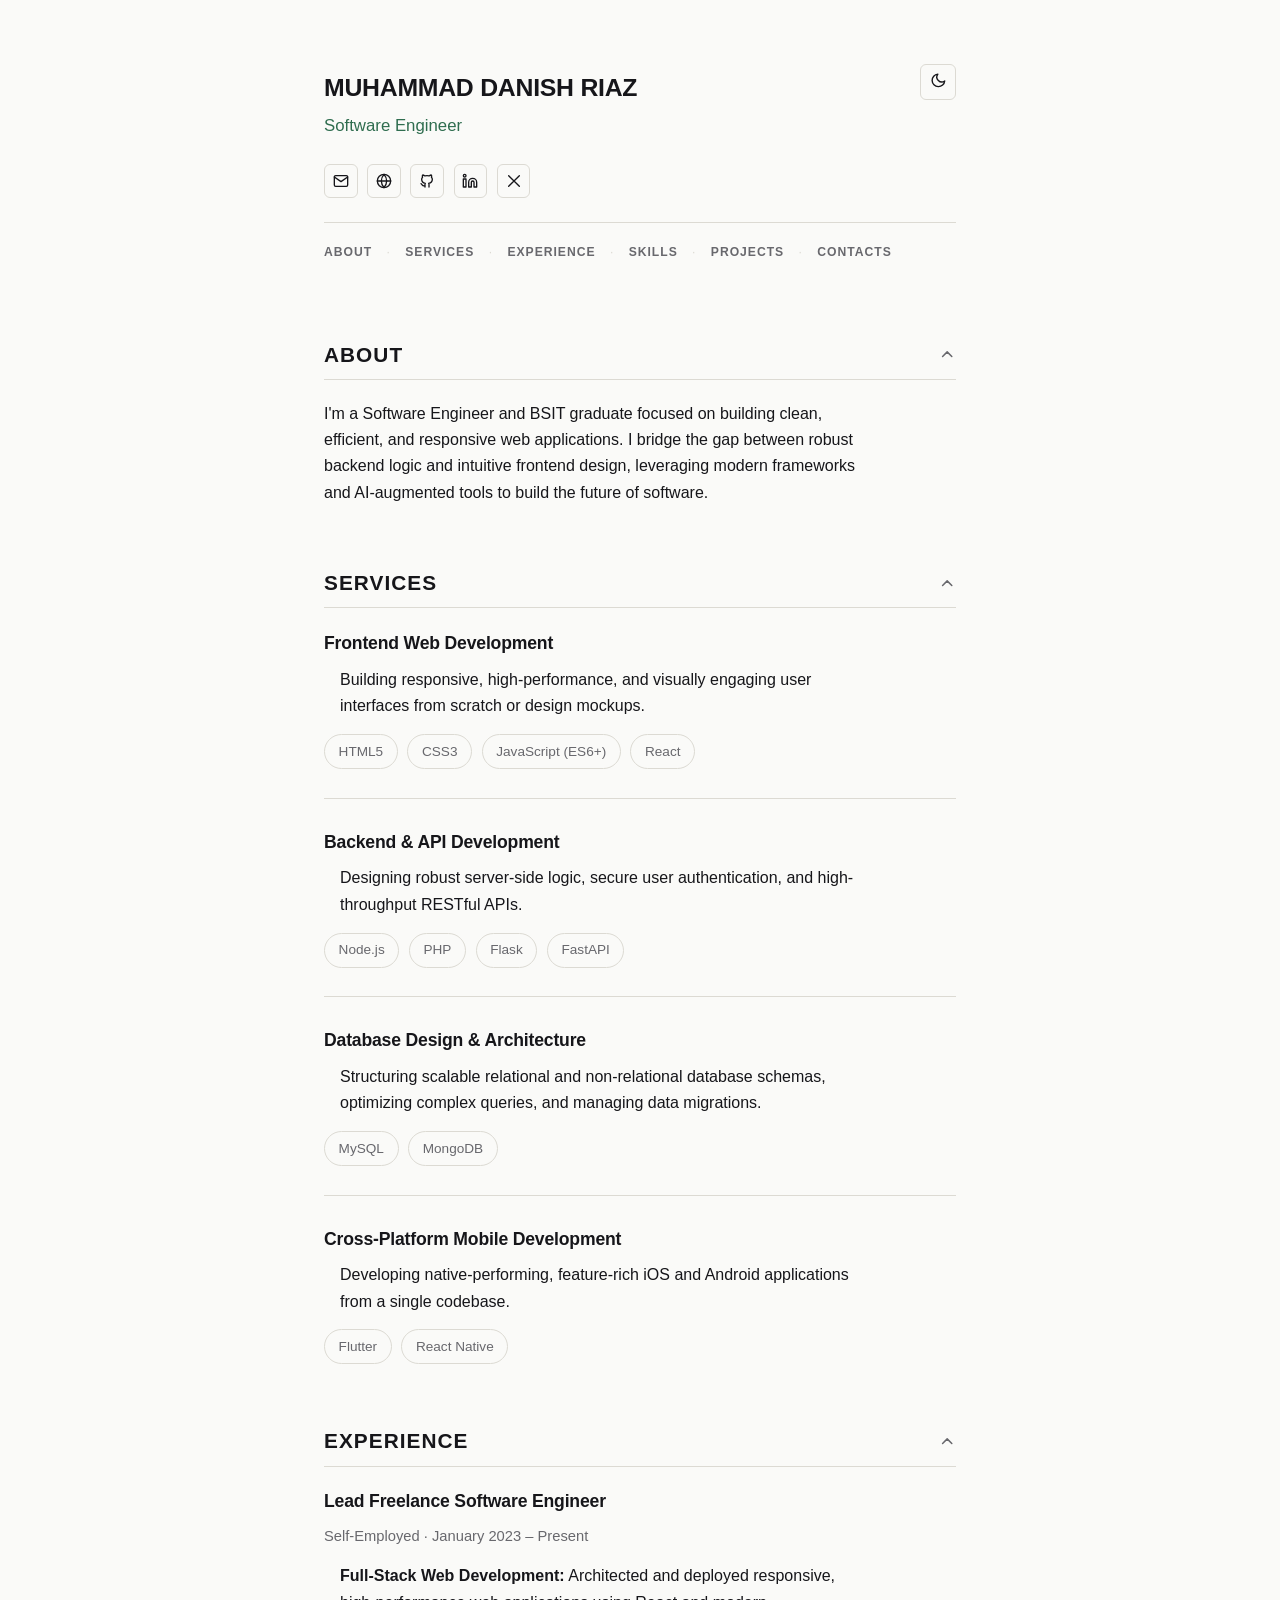
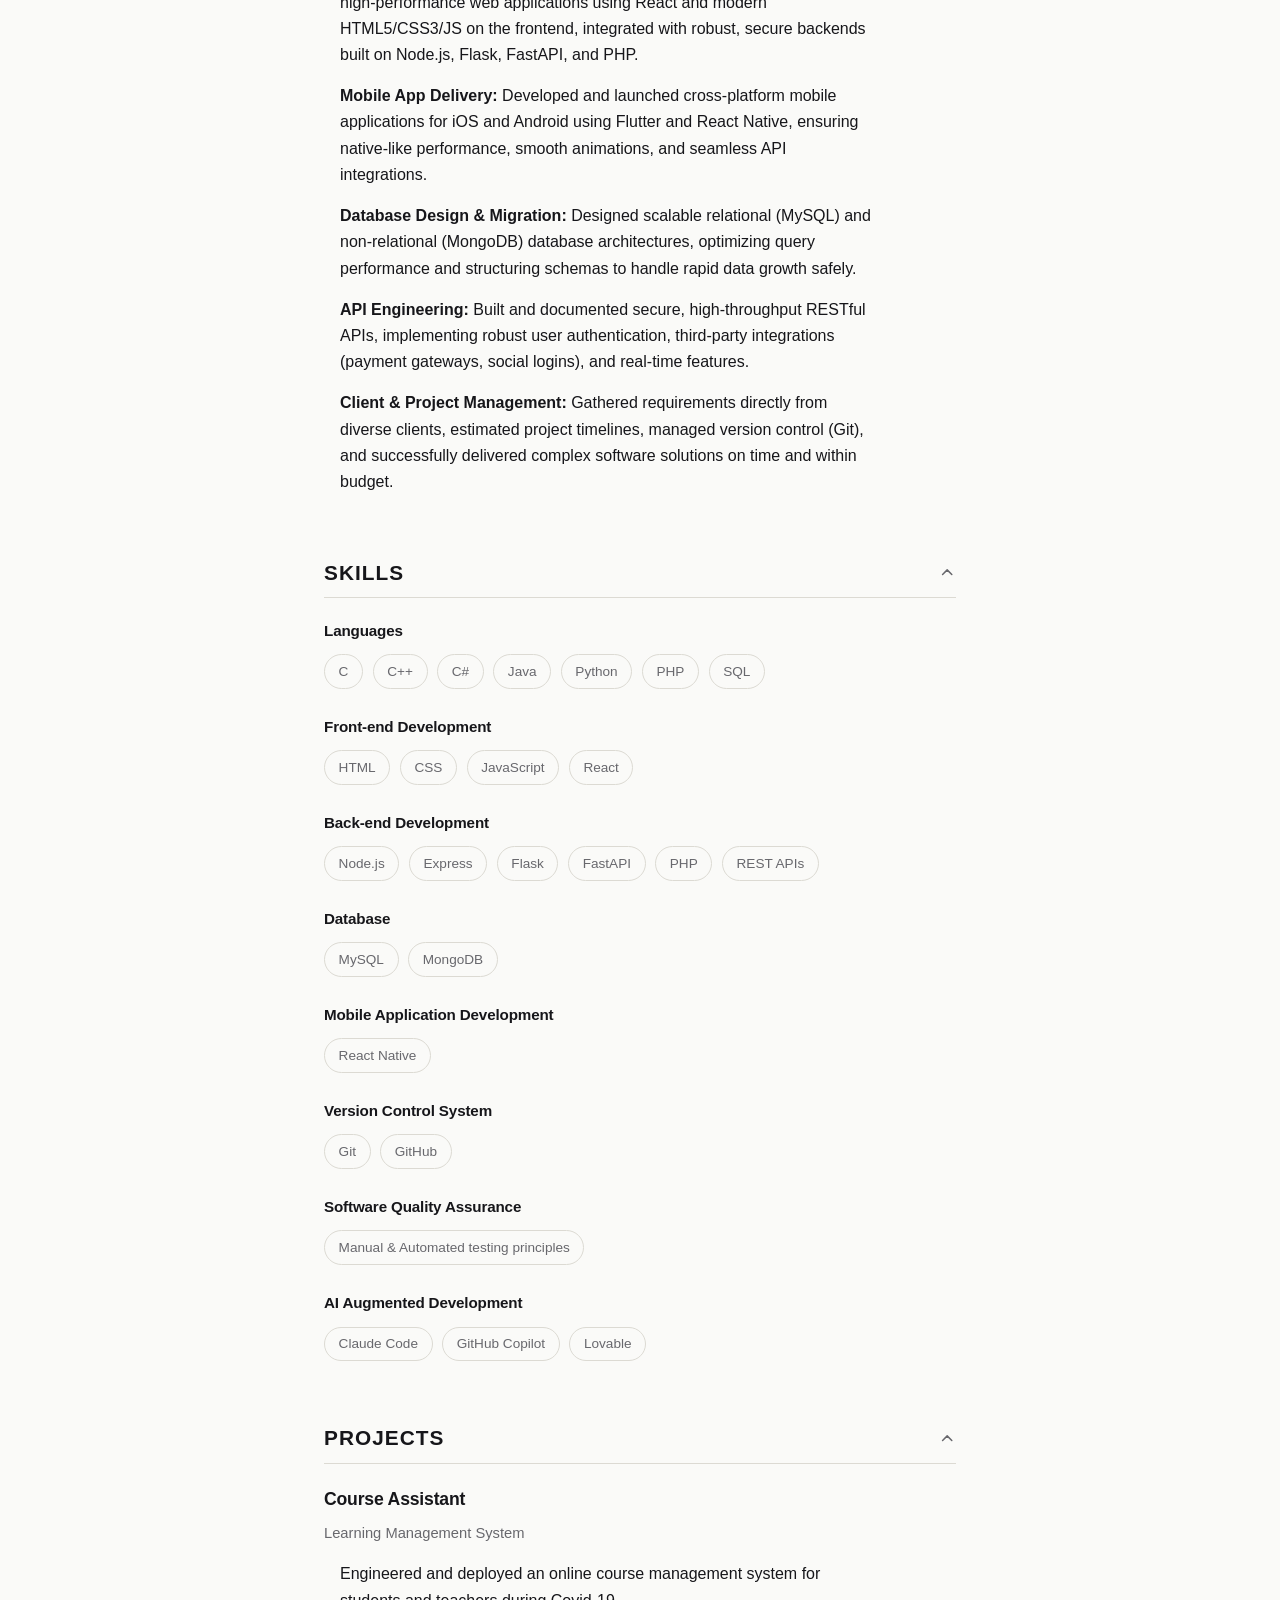
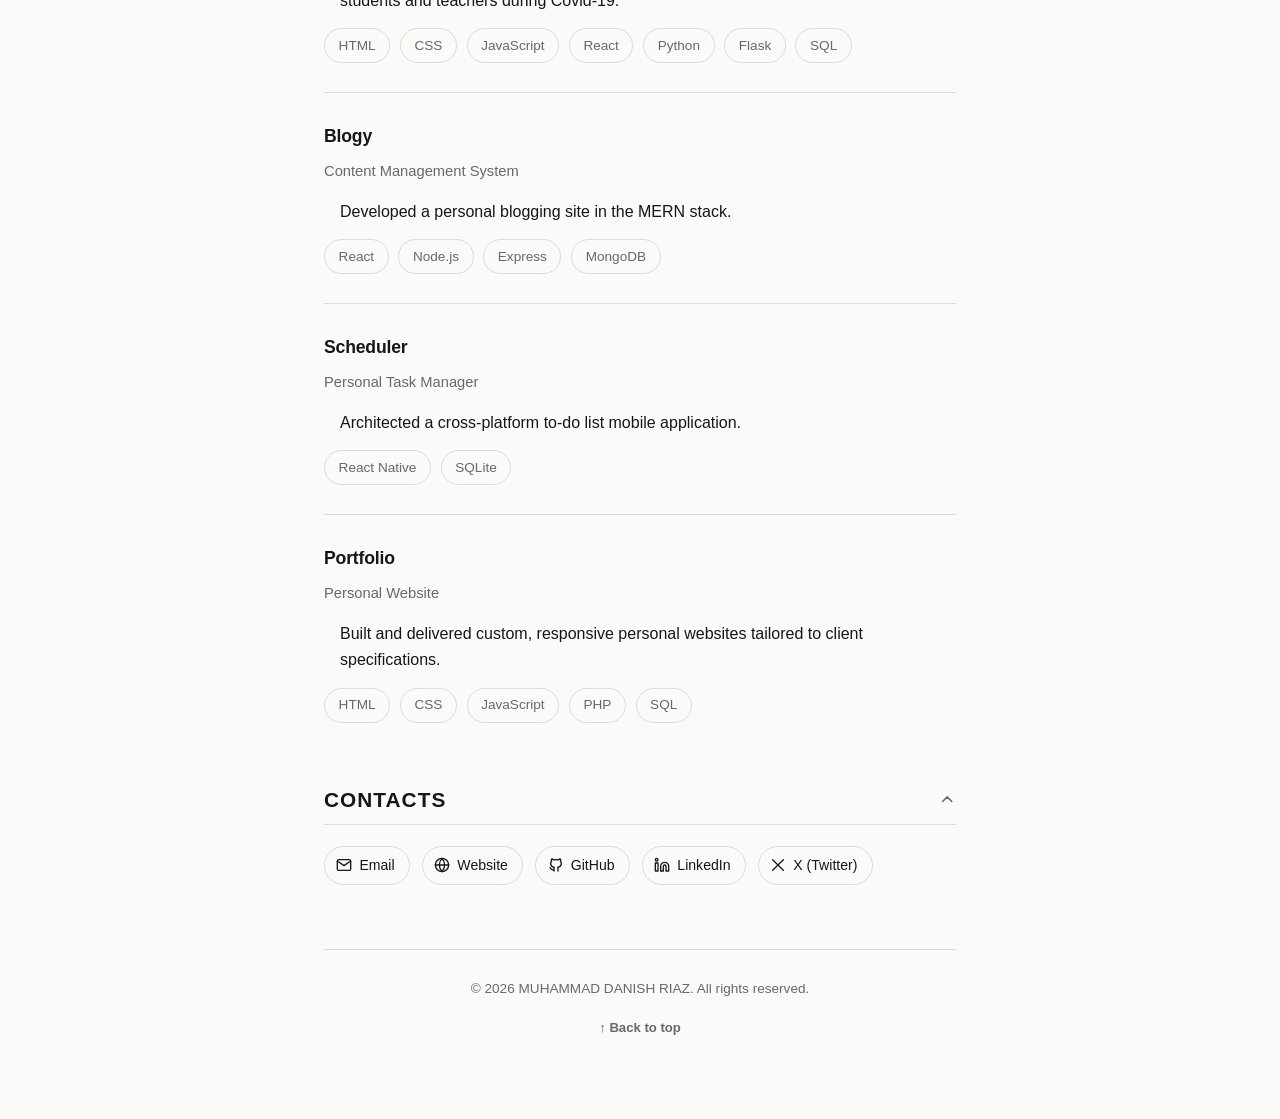
==== index.html @ cfd00229 "Complete initial project implementation" ====
<!-- 
  Used by: Browser (Entry point)
  Uses: 
    - styles/variables.css
    - styles/base.css
    - styles/loader.css
    - styles/layout.css
    - styles/sections.css
    - styles/contacts.css
    - scripts/main.js
-->
<!DOCTYPE html>
<html lang="en">
<head>
    <meta charset="UTF-8">
    <meta name="viewport" content="width=device-width, initial-scale=1.0">
    <title>Muhammad Danish Riaz — Software Engineer</title>
    <meta name="description" content="Portfolio of Muhammad Danish Riaz, Software Engineer.">
    <!-- -->
    <link rel="canonical" href="https://mdanishr09.github.io/portfolio/">
   <meta property="og:title" content="Muhammad Danish Riaz — Software Engineer">
   <meta property="og:description" content="Portfolio of Muhammad Danish Riaz, Software Engineer.">
   <meta property="og:type" content="website">
   <meta property="og:url" content="https://mdanishr09.github.io/portfolio/">
   <meta name="twitter:card" content="summary">
    <!-- Styles -->
    <link rel="stylesheet" href="styles/variables.css">
    <link rel="stylesheet" href="styles/base.css">
    <link rel="stylesheet" href="styles/loader.css">
    <link rel="stylesheet" href="styles/layout.css">
    <link rel="stylesheet" href="styles/sections.css">
    <link rel="stylesheet" href="styles/contacts.css">
</head>
<body id="top">
    <!-- Loader -->
    <div id="pageLoader" class="page-loader">
        <div class="spinner"></div>
    </div>

    <!-- Fatal Error Screen -->
    <div id="fatalErrorScreen" class="fatal-error" hidden>
        <div class="fatal-error-card">
            <h1>Something went wrong</h1>
            <p>We couldn't load this page right now. Please check your connection and try again.</p>
            <button id="fatalErrorRetry" class="pill-btn-fatal">Try Again</button>
        </div>
    </div>

    <!-- Main Container -->
    <div id="pageContainer" class="container">
        <header>
            <button id="themeToggle" class="theme-toggle" aria-label="Toggle theme">
                <span id="themeIcon"></span>
            </button>
            <div class="profile-row">
                <div class="avatar" hidden>
                    <img id="avatarImg" src="" alt="">
                </div>
                <div>
                    <h1 id="name"></h1>
                    <p class="subtitle" id="role"></p>
                </div>
            </div>
            <div id="header-contacts" class="header-contacts"></div>
            <nav id="site-nav" class="site-nav"></nav>
        </header>

        <main>
            <section id="about-section" hidden>
                <details open>
                    <summary>
                        <h2>About</h2>
                        <span class="chevron"><svg viewBox="0 0 24 24" fill="none" stroke="currentColor" stroke-width="2" stroke-linecap="round" stroke-linejoin="round"><polyline points="6 9 12 15 18 9"></polyline></svg></span>
                    </summary>
                    <p class="summary" id="summary"></p>
                </details>
            </section>

            <section id="services-section" hidden>
                <details open>
                    <summary>
                        <h2>Services</h2>
                        <span class="chevron"><svg viewBox="0 0 24 24" fill="none" stroke="currentColor" stroke-width="2" stroke-linecap="round" stroke-linejoin="round"><polyline points="6 9 12 15 18 9"></polyline></svg></span>
                    </summary>
                    <div id="services-container"></div>
                </details>
            </section>

            <section id="experience-section" hidden>
                <details open>
                    <summary>
                        <h2>Experience</h2>
                        <span class="chevron"><svg viewBox="0 0 24 24" fill="none" stroke="currentColor" stroke-width="2" stroke-linecap="round" stroke-linejoin="round"><polyline points="6 9 12 15 18 9"></polyline></svg></span>
                    </summary>
                    <div id="experience-container"></div>
                </details>
            </section>

            <section id="skills-section" hidden>
                <details open>
                    <summary>
                        <h2>Skills</h2>
                        <span class="chevron"><svg viewBox="0 0 24 24" fill="none" stroke="currentColor" stroke-width="2" stroke-linecap="round" stroke-linejoin="round"><polyline points="6 9 12 15 18 9"></polyline></svg></span>
                    </summary>
                    <div id="skills-container" class="skills-list"></div>
                </details>
            </section>

            <section id="projects-section" hidden>
                <details open>
                    <summary>
                        <h2>Projects</h2>
                        <span class="chevron"><svg viewBox="0 0 24 24" fill="none" stroke="currentColor" stroke-width="2" stroke-linecap="round" stroke-linejoin="round"><polyline points="6 9 12 15 18 9"></polyline></svg></span>
                    </summary>
                    <div id="projects-container"></div>
                </details>
            </section>

            <section id="contacts-section" hidden>
                <details open>
                    <summary>
                        <h2>Contacts</h2>
                        <span class="chevron"><svg viewBox="0 0 24 24" fill="none" stroke="currentColor" stroke-width="2" stroke-linecap="round" stroke-linejoin="round"><polyline points="6 9 12 15 18 9"></polyline></svg></span>
                    </summary>
                    <div id="links-container" class="links-list"></div>
                </details>
            </section>
        </main>

        <footer class="site-footer">
            <p class="footer-copyright">© <span id="footerYear"></span> <span id="footerName"></span>. All rights reserved.</p>
            <a href="#top" id="backToTop" class="back-to-top">↑ Back to top</a>
        </footer>
    </div>

    <noscript>
        <p style="text-align:center; padding:2rem;">This site needs JavaScript enabled to load the portfolio. You can reach me at mdanishr18@gmail.com.</p>
    </noscript>

    <!-- Scripts -->
    <script type="module" src="scripts/main.js" defer="true"></script>
</body>
</html>
---- styles/variables.css ----
/**
 * File: styles/variables.css
 * 
 * Used by: All other CSS files (via CSS custom properties cascade)
 * Uses: None
 */
:root {
  --bg: #fafaf8;
  --text: #16161a;
  --muted: #68686d;
  --border: #dcdad3;
  --accent: #2f6d4f;
  --btn-success: #34d399;
  --btn-error: #f87171;
  --font-sans: -apple-system, BlinkMacSystemFont, "Segoe UI", Helvetica, Arial, sans-serif;
}
@media (prefers-color-scheme: dark) {
  :root {
    --bg: #0b0c0e;
    --text: #f0f0ee;
    --muted: #92929a;
    --border: #26272b;
    --accent: #6fd9a8;
    --btn-success: #166534;
    --btn-error: #b91c1c;
  }
}
body.light-theme {
  --bg: #fafaf8; --text: #16161a; --muted: #68686d; --border: #dcdad3; --accent: #2f6d4f;
}
body.dark-theme {
  --bg: #0b0c0e; --text: #f0f0ee; --muted: #92929a; --border: #26272b; --accent: #6fd9a8;
}
---- styles/base.css ----
/**
 * File: styles/base.css
 * 
 * Used by: index.html
 * Uses: styles/variables.css
 */
*, *::before, *::after { box-sizing: border-box; }
html { scroll-behavior: smooth; }
body {
  background-color: var(--bg);
  color: var(--text);
  font-family: var(--font-sans);
  line-height: 1.6;
  margin: 0;
  transition: background-color 0.25s ease, color 0.25s ease;
  -webkit-font-smoothing: antialiased;
}
a { color: inherit; }
button { font-family: var(--font-sans); }
a:focus-visible, button:focus-visible { outline: 2px solid var(--accent); outline-offset: 2px; }
@media (prefers-reduced-motion: reduce) { html { scroll-behavior: auto; } }
---- styles/loader.css ----
/**
 * File: styles/loader.css
 * 
 * Used by: index.html
 * Uses: styles/variables.css
 */
.page-loader {
    position: fixed;
    inset: 0;
    z-index: 9999;
    background-color: var(--bg);
    display: flex;
    align-items: center;
    justify-content: center;
    transition: opacity 0.3s ease;
}
.page-loader[hidden] {
    opacity: 0;
    pointer-events: none;
}
.spinner {
    width: 28px;
    height: 28px;
    border: 3px solid var(--border);
    border-top-color: var(--accent);
    border-radius: 50%;
    animation: spin 0.8s linear infinite;
}
@keyframes spin {
    to { transform: rotate(360deg); }
}
@media (prefers-reduced-motion: reduce) {
    .spinner {
        animation-duration: 1.6s;
    }
}
---- styles/layout.css ----
/**
 * File: styles/layout.css
 * 
 * Used by: index.html
 * Uses: styles/variables.css
 */
:root { --max-width: 680px; }
.container { max-width: var(--max-width); margin: 0 auto; padding: 4rem 1.5rem 5rem; }

/* Header */
header { margin-bottom: 4.5rem; padding-top: 0.25rem; position: relative; }
.profile-row { display: flex; align-items: center; gap: 1.1rem; flex-wrap: wrap; margin-bottom: 1.5rem; }
.avatar { width: 64px; height: 64px; flex-shrink: 0; border-radius: 17px; background-color: var(--muted); overflow: hidden; }
.avatar[hidden] { display: none; }
.avatar img { width: 100%; height: 100%; object-fit: cover; display: block; }
h1 { font-size: 1.55rem; font-weight: 700; margin: 0 0 0.35rem 0; letter-spacing: -0.01em; }
.subtitle { font-size: 1.05rem; font-weight: 500; color: var(--accent); margin: 0; }
.header-contacts { display: flex; flex-wrap: wrap; gap: 0.6rem; margin-bottom: 1.5rem; }
.header-contacts a { display: flex; align-items: center; justify-content: center; width: 2.1rem; height: 2.1rem; color: var(--text); border: 1px solid var(--border); border-radius: 6px; transition: border-color 0.15s ease, color 0.15s ease; }
.header-contacts a:hover, .header-contacts a:focus-visible { border-color: var(--accent); color: var(--accent); }
.header-contacts svg { width: 1rem; height: 1rem; }

/* Nav */
nav.site-nav { display: flex; flex-wrap: wrap; align-items: center; gap: 0.35rem 0; padding-top: 1.25rem; border-top: 1px solid var(--border); }
nav.site-nav a { font-size: 0.76rem; font-weight: 700; text-transform: uppercase; letter-spacing: 0.08em; text-decoration: none; color: var(--muted); padding-bottom: 0.15rem; border-bottom: 1px solid transparent; transition: color 0.15s ease, border-color 0.15s ease; }
nav.site-nav a:not(:last-child)::after { content: "\00B7"; display: inline-block; color: var(--border); font-weight: 400; margin: 0 0.9rem; }
nav.site-nav a:hover, nav.site-nav a:focus-visible { color: var(--accent); border-color: var(--accent); }

/* Collapsible sections */
details > summary { display: flex; align-items: center; justify-content: space-between; gap: 1rem; cursor: pointer; list-style: none; margin: 0 0 1.3rem 0; padding-bottom: 0.5rem; border-bottom: 1px solid var(--border); -webkit-tap-highlight-color: transparent; }
details > summary::-webkit-details-marker { display: none; }
details > summary::marker { content: ""; }
.chevron { display: flex; align-items: center; justify-content: center; width: 1.15rem; height: 1.15rem; flex-shrink: 0; color: var(--muted); transition: transform 0.2s ease; }
.chevron svg { width: 100%; height: 100%; }
details[open] > summary .chevron { transform: rotate(180deg); }
h2 { font-size: 1.3rem; font-weight: 700; text-transform: uppercase; letter-spacing: 0.05em; color: var(--text); margin: 0; }
section { margin-bottom: 3.75rem; scroll-margin-top: 1.5rem; }
section[hidden] { display: none; }

/* Fatal error */
.fatal-error { min-height: 100vh; display: flex; align-items: center; justify-content: center; padding: 1.5rem; position: fixed; inset: 0; z-index: 90; background-color: var(--bg); }
.fatal-error[hidden] { display: none; }
.fatal-error-card { max-width: 360px; text-align: center; }
.fatal-error-card h1 { font-size: 1.3rem; font-weight: 700; margin: 0 0 0.6rem 0; }
.fatal-error-card p { font-size: 0.92rem; color: var(--muted); line-height: 1.6; margin: 0 0 1.5rem 0; }
.pill-btn-fatal { font-family: var(--font-sans); font-size: 0.9rem; font-weight: 600; color: var(--bg); background-color: var(--text); border: none; border-radius: 999px; padding: 0.65rem 1.6rem; cursor: pointer; transition: opacity 0.15s ease; }
.pill-btn-fatal:hover { opacity: 0.85; }

/* Theme toggle */
.theme-toggle { position: absolute; top: 0; right: 0; display: flex; align-items: center; justify-content: center; width: 2.25rem; height: 2.25rem; background: transparent; color: var(--text); border: 1px solid var(--border); border-radius: 6px; cursor: pointer; transition: border-color 0.15s ease, background-color 0.15s ease; }
.theme-toggle:hover, .theme-toggle:focus-visible { border-color: var(--accent); }
.theme-toggle svg { width: 1.05rem; height: 1.05rem; }

/* Footer */
footer.site-footer { margin-top: 4rem; padding-top: 1.75rem; border-top: 1px solid var(--border); text-align: center; }
.footer-copyright { font-size: 0.85rem; color: var(--muted); margin: 0 0 0.9rem 0; }
.back-to-top { display: inline-flex; align-items: center; gap: 0.4rem; font-size: 0.82rem; font-weight: 600; color: var(--muted); text-decoration: none; border-bottom: 1px solid transparent; transition: color 0.15s ease, border-color 0.15s ease; }
.back-to-top:hover, .back-to-top:focus-visible { color: var(--accent); border-color: var(--accent); }

@media (max-width: 600px) {
  .container { padding: 3.5rem 1.25rem 4rem; }
  header { padding-top: 2.75rem; }
  .theme-toggle { top: -1.75rem; }
}
---- styles/sections.css ----
/**
 * File: styles/sections.css
 * 
 * Used by: index.html
 * Uses: styles/variables.css
 */
p.summary { font-size: 1rem; line-height: 1.65; color: var(--text); margin: 0; max-width: 60ch; }

/* Skills */
.skills-list { display: flex; flex-direction: column; gap: 1.6rem; }
.skills-category strong { display: block; font-size: 0.95rem; font-weight: 600; letter-spacing: -0.01em; margin-bottom: 0.7rem; }
.skills-tags { display: flex; flex-wrap: wrap; gap: 0.6rem; }
.skills-tags a, .skills-tags span { font-size: 0.85rem; color: var(--muted); text-decoration: none; border: 1px solid var(--border); border-radius: 999px; padding: 0.35rem 0.85rem; transition: color 0.15s ease, border-color 0.15s ease; }
.skills-tags a:hover, .skills-tags a:focus-visible { color: var(--accent); border-color: var(--accent); }

/* Projects */
.project-item { padding-top: 1.8rem; margin-bottom: 1.8rem; border-top: 1px solid var(--border); }
.project-item:first-child { padding-top: 0; border-top: none; }
.project-item:last-child { margin-bottom: 0; }
.project-title { font-size: 1.1rem; font-weight: 700; letter-spacing: -0.01em; margin: 0 0 0.6rem 0; }
.project-type { display: block; font-size: 0.92rem; font-weight: 400; color: var(--muted); text-decoration: none; margin: 0 0 0.9rem 0; border-bottom: 1px solid transparent; width: fit-content; transition: color 0.15s ease, border-color 0.15s ease; }
a.project-type:hover, a.project-type:focus-visible { color: var(--accent); border-bottom-color: var(--accent); }
.project-info { font-size: 1rem; line-height: 1.65; color: var(--text); margin: 0 0 0.9rem 1rem; max-width: 60ch; }
.project-tech { display: flex; flex-wrap: wrap; gap: 0.6rem; }
.project-tech a, .project-tech span { font-size: 0.85rem; color: var(--muted); text-decoration: none; border: 1px solid var(--border); border-radius: 999px; padding: 0.35rem 0.85rem; transition: color 0.15s ease, border-color 0.15s ease; }
.project-tech a:hover, .project-tech a:focus-visible { color: var(--accent); border-color: var(--accent); }

/* Services & Experience */
.entry-item { padding-top: 1.8rem; margin-bottom: 1.8rem; border-top: 1px solid var(--border); }
.entry-item:first-child { padding-top: 0; border-top: none; }
.entry-item:last-child { margin-bottom: 0; }
.entry-title { font-size: 1.1rem; font-weight: 700; letter-spacing: -0.01em; margin: 0 0 0.6rem 0; }
.entry-meta { display: block; font-size: 0.92rem; font-weight: 400; color: var(--muted); margin: 0 0 0.9rem 0; }
.entry-description { font-size: 1rem; line-height: 1.65; color: var(--text); margin: 0 0 0.9rem 1rem; max-width: 60ch; }
.entry-highlights { display: flex; flex-direction: column; gap: 0.9rem; margin: 0 0 0.9rem 1rem; }
.entry-highlight { font-size: 1rem; line-height: 1.65; color: var(--text); margin: 0; max-width: 60ch; }
.entry-highlight strong { font-weight: 600; }
---- styles/contacts.css ----
/**
 * File: styles/contacts.css
 * 
 * Used by: index.html
 * Uses: styles/variables.css
 */
.links-list { display: flex; flex-wrap: wrap; gap: 0.75rem; }
.links-list a { display: flex; align-items: center; gap: 0.45rem; color: var(--text); border: 1px solid var(--border); border-radius: 999px; padding: 0.45rem 0.9rem 0.45rem 0.7rem; font-size: 0.88rem; text-decoration: none; transition: border-color 0.15s ease, color 0.15s ease; }
.links-list a:hover, .links-list a:focus-visible { border-color: var(--accent); color: var(--accent); }
.links-list svg { width: 1rem; height: 1rem; flex-shrink: 0; }
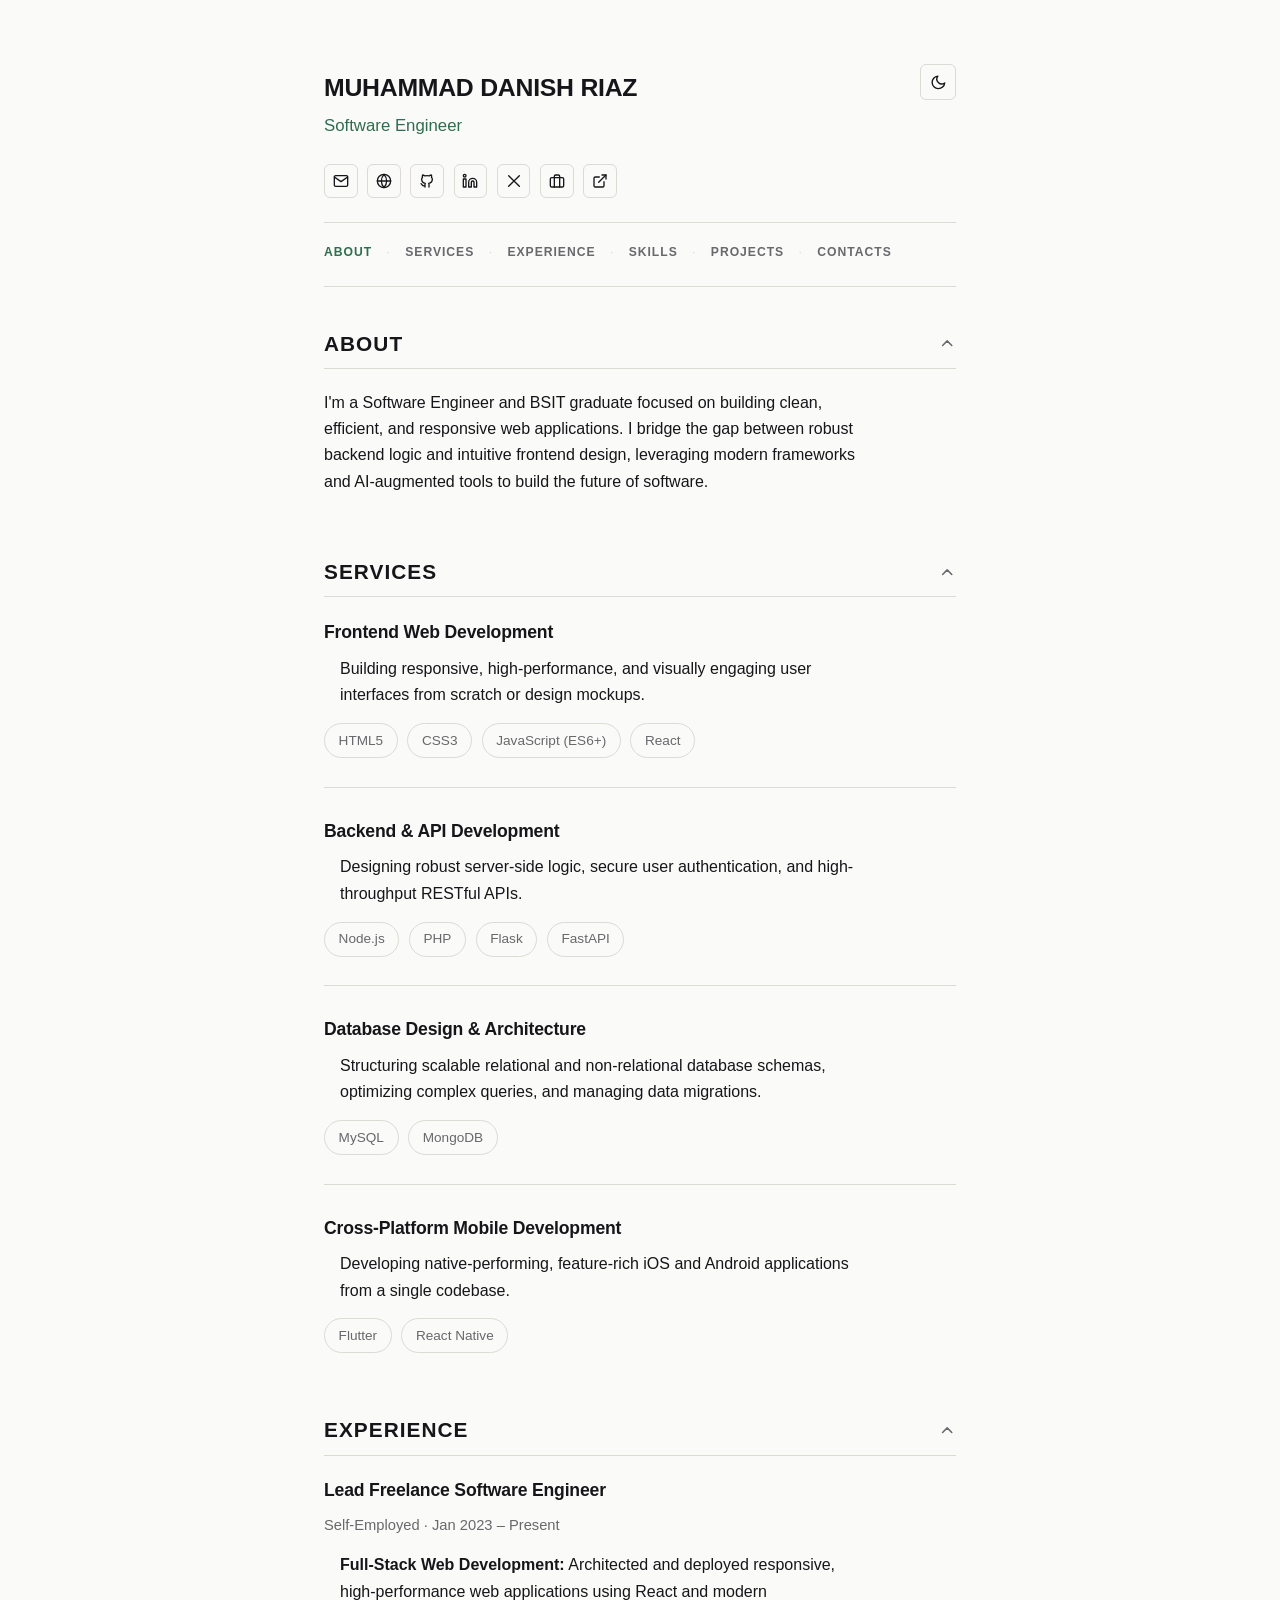
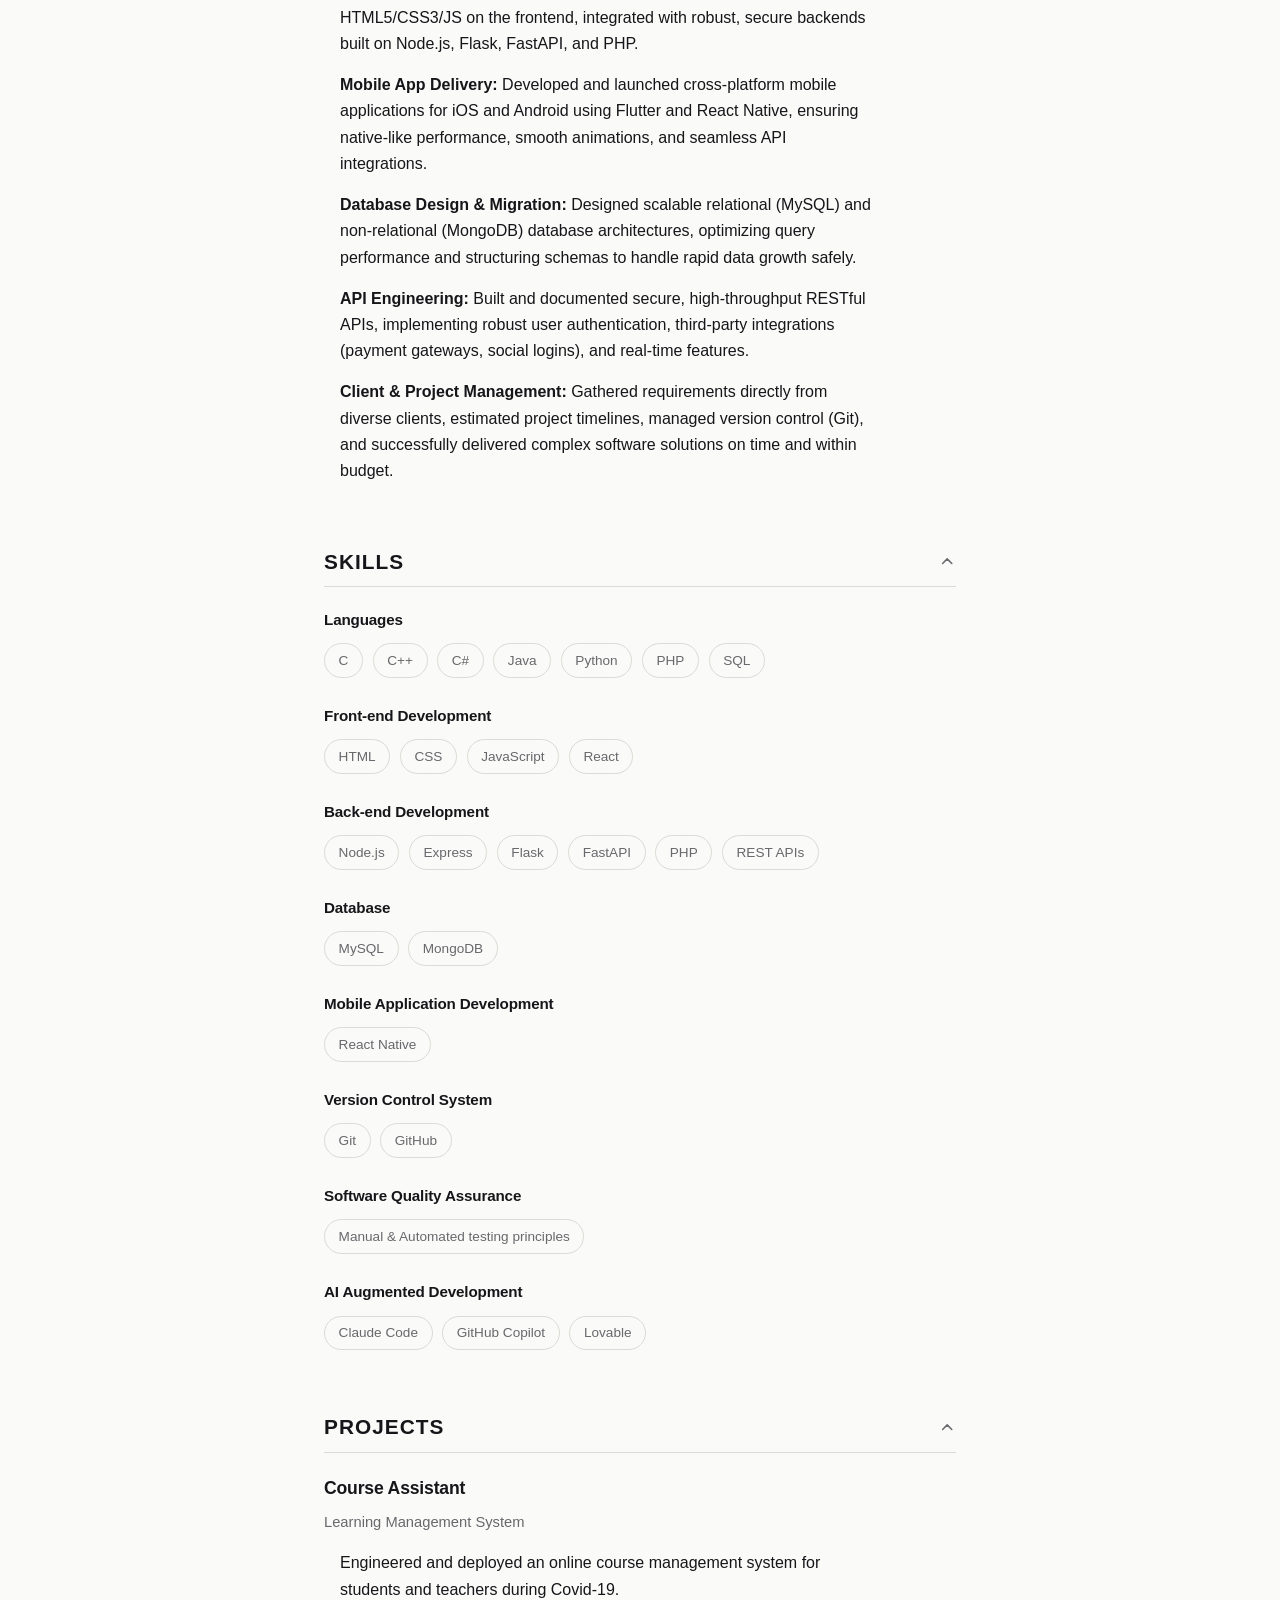
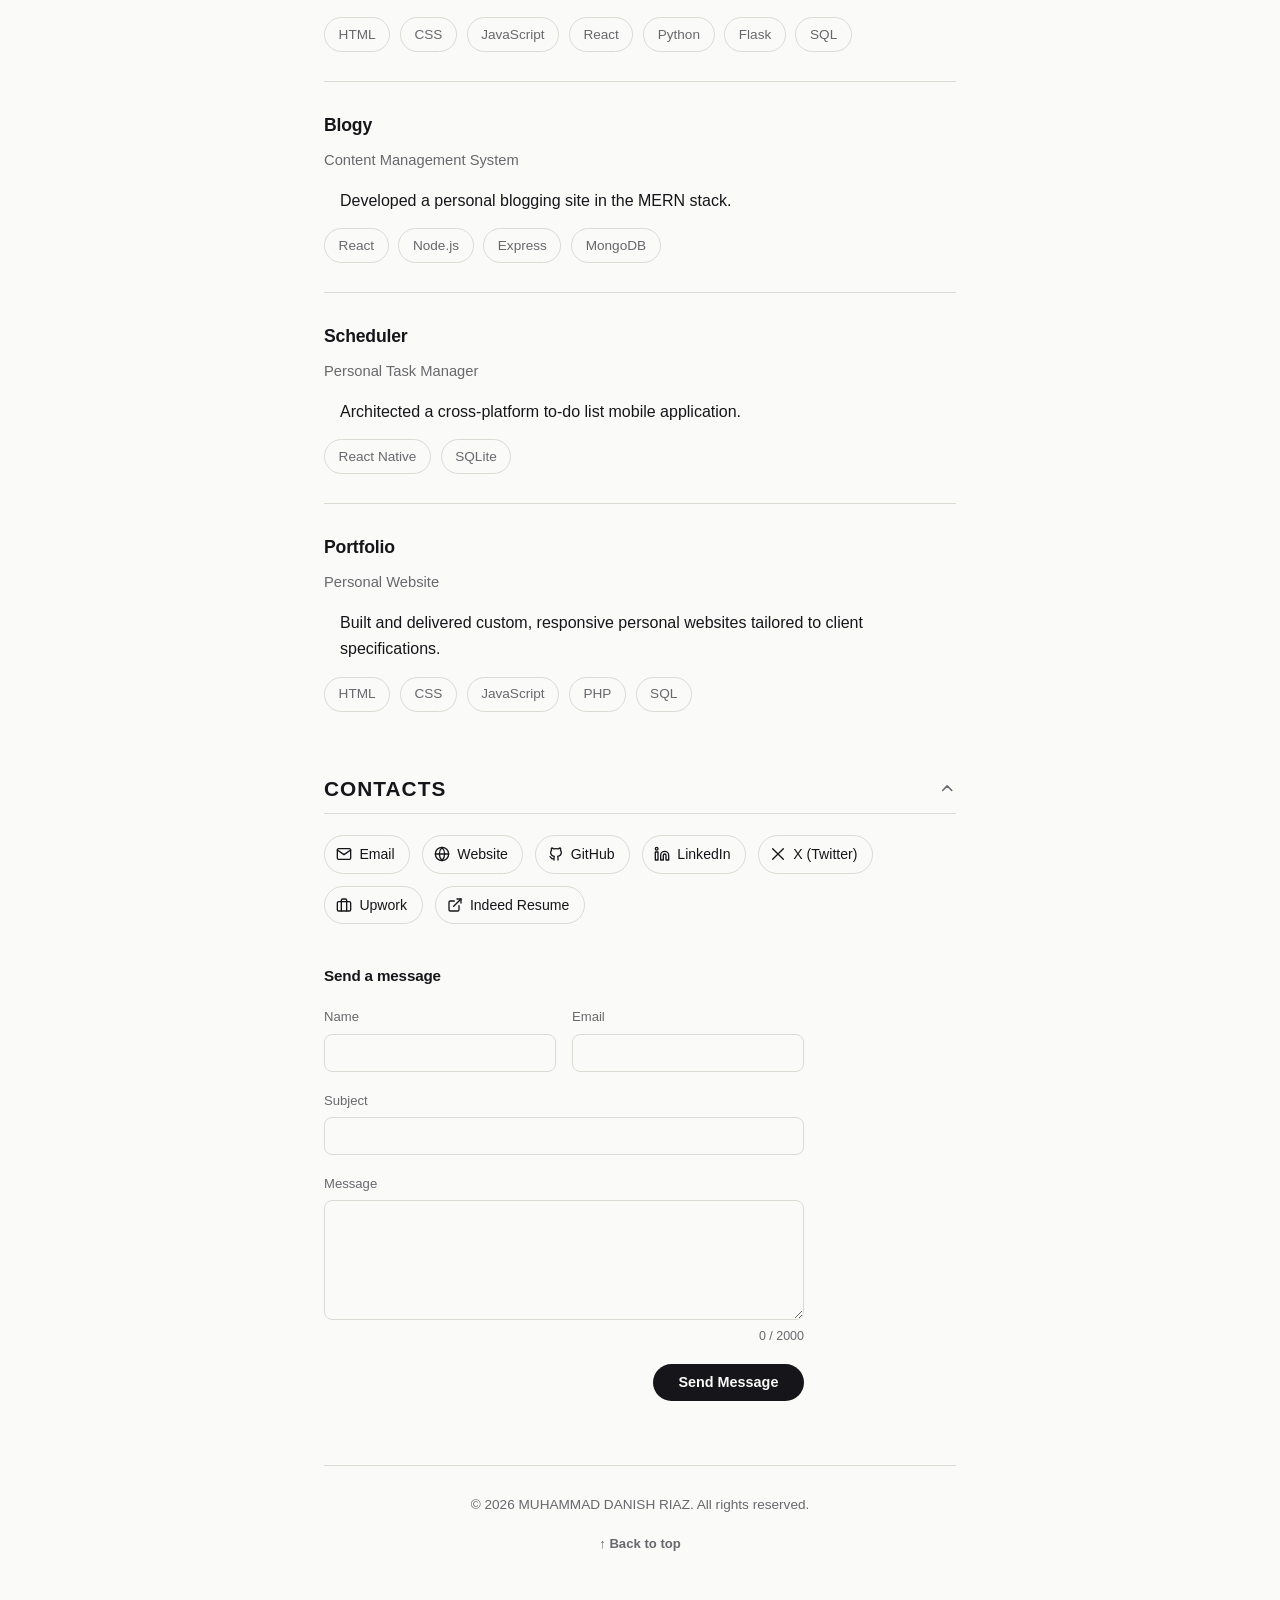
==== commit 916e75d8: "Refactor the entire codebase." ====
--- a/index.html
+++ b/index.html
@@ -1,143 +1,260 @@
-<!-- 
-  Used by: Browser (Entry point)
-  Uses: 
-    - styles/variables.css
-    - styles/base.css
-    - styles/loader.css
-    - styles/layout.css
-    - styles/sections.css
-    - styles/contacts.css
-    - scripts/main.js
+<!--
+    File: index.html
+    Uses: styles/base/variables.css, styles/base/base.css, styles/base/loader.css,
+          styles/layout/layout.css, styles/sections/sections.css, styles/sections/contacts.css,
+          styles/print.css, scripts/main.js (which loads the rest of scripts/**/*.js), manifest.json
+    Used by: (none — this is the site's only page)
+
+    Static single-page portfolio. Content is rendered at runtime from
+    data/portfolio-data.json by scripts/main.js.
 -->
 <!DOCTYPE html>
 <html lang="en">
 <head>
     <meta charset="UTF-8">
     <meta name="viewport" content="width=device-width, initial-scale=1.0">
+
+    <!-- Security hardening. This is a static site with no server to
+         set real HTTP headers, so these are the meta-tag equivalents
+         — note that meta tags can only carry a subset of what a real
+         header can: X-Frame-Options and X-Content-Type-Options are
+         silently ignored by browsers when delivered this way (they
+         require an actual HTTP response header), so they're left out
+         rather than included for false reassurance. If this is ever
+         deployed behind something that lets you set real headers
+         (Netlify _headers, Cloudflare Pages, etc.), set those two
+         there instead. connect-src/form-action allow Formspree since
+         the contact form submits there; everything else is 'self'
+         only, since the site loads no other third-party resources. -->
+    <meta http-equiv="Content-Security-Policy" content="default-src 'self'; script-src 'self'; style-src 'self'; img-src 'self' data:; font-src 'self'; connect-src 'self' https://formspree.io; form-action https://formspree.io; base-uri 'self'; object-src 'none';">
+    <meta name="referrer" content="strict-origin-when-cross-origin">
+
+    <meta name="description" content="Muhammad Danish Riaz — Software Engineer. Portfolio of full-stack projects and skills.">
+    <link rel="canonical" href="https://mdanishr09.github.io/portfolio/">
+    <link rel="icon" type="image/svg+xml" href="data:image/svg+xml,%3Csvg xmlns='http://www.w3.org/2000/svg' viewBox='0 0 256 256'%3E%3Crect x='8' y='8' width='240' height='240' rx='48' fill='%230b0c0e' stroke='%236fd9a8' stroke-width='6'/%3E%3Ctext x='128' y='168' font-family='Arial, sans-serif' font-weight='700' font-size='120' fill='%236fd9a8' text-anchor='middle'%3EDR%3C/text%3E%3C/svg%3E">
+    <link rel="apple-touch-icon" href="assets/icons/apple-touch-icon.png">
+    <link rel="manifest" href="manifest.json">
+    <!-- iOS Safari historically ignores manifest.json's
+         display:"standalone" unless these older meta tags are also
+         present, so both are kept in sync with the manifest. -->
+    <meta name="apple-mobile-web-app-capable" content="yes">
+    <meta name="apple-mobile-web-app-status-bar-style" content="black-translucent">
+    <meta name="apple-mobile-web-app-title" content="Danish Riaz">
+
+    <!-- Open Graph -->
+    <meta property="og:type" content="website">
+    <meta property="og:url" content="https://mdanishr09.github.io/portfolio/">
+    <meta property="og:title" content="Muhammad Danish Riaz — Software Engineer">
+    <meta property="og:description" content="Portfolio of full-stack projects, skills, and contact info.">
+    <meta property="og:image" content="https://mdanishr09.github.io/portfolio/assets/images/og-image.png">
+    <meta property="og:image:width" content="1200">
+    <meta property="og:image:height" content="630">
+
+    <!-- Mobile browser chrome color, matched to the active theme.
+         The "id" attributes let theme-toggle.js swap the content
+         value directly when the person toggles themes manually,
+         since the media-query alone only covers the OS preference. -->
+    <meta name="theme-color" id="themeColorLight" content="#fafaf8" media="(prefers-color-scheme: light)">
+    <meta name="theme-color" id="themeColorDark" content="#0b0c0e" media="(prefers-color-scheme: dark)">
+
+    <!-- Twitter Card -->
+    <meta name="twitter:card" content="summary_large_image">
+    <meta name="twitter:title" content="Muhammad Danish Riaz — Software Engineer">
+    <meta name="twitter:description" content="Portfolio of full-stack projects, skills, and contact info.">
+    <meta name="twitter:image" content="https://mdanishr09.github.io/portfolio/assets/images/og-image.png">
+
+    <!-- Structured data: helps search engines understand this page
+         without needing to execute JavaScript first. NOTE: sameAs is
+         hand-maintained here — it can't read data/portfolio-data.json
+         since crawlers that don't execute JS need this tag to already
+         be correct in the raw HTML. Keep it in sync with the profile
+         links (not the personal-site/email ones) in data.contacts
+         whenever contacts change. -->
+    <script type="application/ld+json">
+    {
+        "@context": "https://schema.org",
+        "@type": "Person",
+        "name": "Muhammad Danish Riaz",
+        "jobTitle": "Software Engineer",
+        "url": "https://mdanishr09.github.io/portfolio/",
+        "sameAs": [
+            "https://github.com/MDanishR09",
+            "https://www.linkedin.com/in/mdanishr09/",
+            "https://x.com/MDanishR09",
+            "https://www.upwork.com/freelancers/~01ceb1eb5a99b804b4",
+            "https://profile.indeed.com/p/muhammaddanishr-vrwc0rz"
+        ]
+    }
+    </script>
+
     <title>Muhammad Danish Riaz — Software Engineer</title>
-    <meta name="description" content="Portfolio of Muhammad Danish Riaz, Software Engineer.">
-    <!-- -->
-    <link rel="canonical" href="https://mdanishr09.github.io/portfolio/">
-   <meta property="og:title" content="Muhammad Danish Riaz — Software Engineer">
-   <meta property="og:description" content="Portfolio of Muhammad Danish Riaz, Software Engineer.">
-   <meta property="og:type" content="website">
-   <meta property="og:url" content="https://mdanishr09.github.io/portfolio/">
-   <meta name="twitter:card" content="summary">
-    <!-- Styles -->
-    <link rel="stylesheet" href="styles/variables.css">
-    <link rel="stylesheet" href="styles/base.css">
-    <link rel="stylesheet" href="styles/loader.css">
-    <link rel="stylesheet" href="styles/layout.css">
-    <link rel="stylesheet" href="styles/sections.css">
-    <link rel="stylesheet" href="styles/contacts.css">
+
+    <link rel="stylesheet" href="styles/base/variables.css">
+    <link rel="stylesheet" href="styles/base/base.css">
+    <link rel="stylesheet" href="styles/base/loader.css">
+    <link rel="stylesheet" href="styles/layout/layout.css">
+    <link rel="stylesheet" href="styles/sections/sections.css">
+    <link rel="stylesheet" href="styles/sections/contacts.css">
+    <link rel="stylesheet" href="styles/print.css" media="print">
 </head>
-<body id="top">
-    <!-- Loader -->
-    <div id="pageLoader" class="page-loader">
-        <div class="spinner"></div>
+<body>
+
+    <a href="#main-content" class="skip-link">Skip to content</a>
+
+    <noscript>
+        <div class="noscript-fallback">
+            <h1>Muhammad Danish Riaz — Software Engineer</h1>
+            <p>I'm a Software Engineer and BSIT graduate focused on building clean, efficient, and responsive web applications. I bridge the gap between robust backend logic and intuitive frontend design.</p>
+            <p>This site needs JavaScript enabled to load the full, up-to-date portfolio. You can reach me at <a href="mailto:mdanishr18@gmail.com">mdanishr18@gmail.com</a>.</p>
+        </div>
+    </noscript>
+
+    <div class="page-loader" id="pageLoader" aria-live="polite" aria-label="Loading">
+        <div class="spinner" aria-hidden="true"></div>
     </div>
 
-    <!-- Fatal Error Screen -->
-    <div id="fatalErrorScreen" class="fatal-error" hidden>
+    <div class="fatal-error" id="fatalErrorScreen" hidden>
         <div class="fatal-error-card">
             <h1>Something went wrong</h1>
             <p>We couldn't load this page right now. Please check your connection and try again.</p>
-            <button id="fatalErrorRetry" class="pill-btn-fatal">Try Again</button>
+            <button type="button" class="pill-btn-fatal" id="fatalErrorRetry">Try Again</button>
         </div>
     </div>
 
-    <!-- Main Container -->
-    <div id="pageContainer" class="container">
+    <div class="container" id="pageContainer">
         <header>
-            <button id="themeToggle" class="theme-toggle" aria-label="Toggle theme">
-                <span id="themeIcon"></span>
+            <button class="theme-toggle" id="themeToggle" aria-label="Toggle color theme" aria-pressed="false">
+                <svg id="themeIcon" viewBox="0 0 24 24" fill="none" stroke="currentColor" stroke-width="2" stroke-linecap="round" stroke-linejoin="round" aria-hidden="true"></svg>
             </button>
             <div class="profile-row">
-                <div class="avatar" hidden>
-                    <img id="avatarImg" src="" alt="">
-                </div>
-                <div>
+                <div class="identity">
                     <h1 id="name"></h1>
-                    <p class="subtitle" id="role"></p>
+                    <div class="subtitle" id="role"></div>
                 </div>
             </div>
-            <div id="header-contacts" class="header-contacts"></div>
-            <nav id="site-nav" class="site-nav"></nav>
+            <div class="header-contacts" id="header-contacts" aria-label="Quick contact links"></div>
         </header>
 
-        <main>
-            <section id="about-section" hidden>
-                <details open>
-                    <summary>
-                        <h2>About</h2>
-                        <span class="chevron"><svg viewBox="0 0 24 24" fill="none" stroke="currentColor" stroke-width="2" stroke-linecap="round" stroke-linejoin="round"><polyline points="6 9 12 15 18 9"></polyline></svg></span>
-                    </summary>
+        <!-- Deliberately a sibling of <header>, not nested inside it.
+             position: sticky only keeps an element pinned within the
+             bounds of its own parent — header is short (just the
+             profile/contacts content), so a <nav> nested inside it
+             could only "stick" for the brief moment header itself
+             was still scrolling past, then get dragged off with it.
+             Living directly in .container (which spans the whole
+             page) gives it room to stay pinned for the entire scroll. -->
+
+        <!-- Zero-height marker placed immediately above the sticky
+             nav. Used by ui/nav.js (setupStickyNavState) to detect
+             when the nav has actually pinned to the viewport: once
+             this sentinel scrolls above the top edge, the nav
+             (which sits right below it) must be stuck. This is the
+             standard IntersectionObserver technique for detecting
+             position:sticky activation, since CSS alone has no
+             ":stuck" selector. -->
+        <div class="nav-sticky-sentinel" id="navStickySentinel" aria-hidden="true"></div>
+        <nav class="site-nav" id="site-nav" aria-label="Section navigation">
+            <!-- Nav links are injected here by ui/render.js
+                 (renderNav), which replaces this element's
+                 innerHTML — so the nav's own theme-toggle button is
+                 appended by ui/theme-toggle.js after that render
+                 call rather than written statically here, or
+                 renderNav would wipe it out. It's only made visible
+                 once the nav is actually stuck (see .nav-theme-toggle
+                 rule in layout.css). -->
+        </nav>
+
+        <main id="main-content" tabindex="-1">
+            <!-- About Section -->
+            <section id="about">
+                <details open>
+                    <summary><h2>About</h2><span class="chevron"><svg viewBox="0 0 24 24" fill="none" stroke="currentColor" stroke-width="2" stroke-linecap="round" stroke-linejoin="round" aria-hidden="true"><polyline points="6 9 12 15 18 9"></polyline></svg></span></summary>
                     <p class="summary" id="summary"></p>
                 </details>
             </section>
 
-            <section id="services-section" hidden>
-                <details open>
-                    <summary>
-                        <h2>Services</h2>
-                        <span class="chevron"><svg viewBox="0 0 24 24" fill="none" stroke="currentColor" stroke-width="2" stroke-linecap="round" stroke-linejoin="round"><polyline points="6 9 12 15 18 9"></polyline></svg></span>
-                    </summary>
+            <!-- Services Section -->
+            <section id="services">
+                <details open>
+                    <summary><h2>Services</h2><span class="chevron"><svg viewBox="0 0 24 24" fill="none" stroke="currentColor" stroke-width="2" stroke-linecap="round" stroke-linejoin="round" aria-hidden="true"><polyline points="6 9 12 15 18 9"></polyline></svg></span></summary>
                     <div id="services-container"></div>
                 </details>
             </section>
 
-            <section id="experience-section" hidden>
-                <details open>
-                    <summary>
-                        <h2>Experience</h2>
-                        <span class="chevron"><svg viewBox="0 0 24 24" fill="none" stroke="currentColor" stroke-width="2" stroke-linecap="round" stroke-linejoin="round"><polyline points="6 9 12 15 18 9"></polyline></svg></span>
-                    </summary>
+            <!-- Experience Section -->
+            <section id="experience">
+                <details open>
+                    <summary><h2>Experience</h2><span class="chevron"><svg viewBox="0 0 24 24" fill="none" stroke="currentColor" stroke-width="2" stroke-linecap="round" stroke-linejoin="round" aria-hidden="true"><polyline points="6 9 12 15 18 9"></polyline></svg></span></summary>
                     <div id="experience-container"></div>
                 </details>
             </section>
 
-            <section id="skills-section" hidden>
-                <details open>
-                    <summary>
-                        <h2>Skills</h2>
-                        <span class="chevron"><svg viewBox="0 0 24 24" fill="none" stroke="currentColor" stroke-width="2" stroke-linecap="round" stroke-linejoin="round"><polyline points="6 9 12 15 18 9"></polyline></svg></span>
-                    </summary>
-                    <div id="skills-container" class="skills-list"></div>
-                </details>
-            </section>
-
-            <section id="projects-section" hidden>
-                <details open>
-                    <summary>
-                        <h2>Projects</h2>
-                        <span class="chevron"><svg viewBox="0 0 24 24" fill="none" stroke="currentColor" stroke-width="2" stroke-linecap="round" stroke-linejoin="round"><polyline points="6 9 12 15 18 9"></polyline></svg></span>
-                    </summary>
+            <!-- Skills Section -->
+            <section id="skills">
+                <details open>
+                    <summary><h2>Skills</h2><span class="chevron"><svg viewBox="0 0 24 24" fill="none" stroke="currentColor" stroke-width="2" stroke-linecap="round" stroke-linejoin="round" aria-hidden="true"><polyline points="6 9 12 15 18 9"></polyline></svg></span></summary>
+                    <div class="skills-list" id="skills-container"></div>
+                </details>
+            </section>
+
+            <!-- Projects Section -->
+            <section id="projects">
+                <details open>
+                    <summary><h2>Projects</h2><span class="chevron"><svg viewBox="0 0 24 24" fill="none" stroke="currentColor" stroke-width="2" stroke-linecap="round" stroke-linejoin="round" aria-hidden="true"><polyline points="6 9 12 15 18 9"></polyline></svg></span></summary>
                     <div id="projects-container"></div>
                 </details>
             </section>
 
-            <section id="contacts-section" hidden>
-                <details open>
-                    <summary>
-                        <h2>Contacts</h2>
-                        <span class="chevron"><svg viewBox="0 0 24 24" fill="none" stroke="currentColor" stroke-width="2" stroke-linecap="round" stroke-linejoin="round"><polyline points="6 9 12 15 18 9"></polyline></svg></span>
-                    </summary>
-                    <div id="links-container" class="links-list"></div>
+            <!-- Contacts Section: icon links + "send a message" form
+                 (submits to Formspree — see scripts/features/contact-form.js) -->
+            <section id="contacts">
+                <details open>
+                    <summary><h2>Contacts</h2><span class="chevron"><svg viewBox="0 0 24 24" fill="none" stroke="currentColor" stroke-width="2" stroke-linecap="round" stroke-linejoin="round" aria-hidden="true"><polyline points="6 9 12 15 18 9"></polyline></svg></span></summary>
+                    <div class="links-list" id="links-container"></div>
+
+                    <div class="contact-form-wrapper">
+                        <h3 class="form-heading">Send a message</h3>
+                        <form id="contactForm" class="contact-form" action="https://formspree.io/f/xykrnagd" method="POST" novalidate>
+                            <div class="form-row">
+                                <div class="form-group">
+                                    <label for="cf-name">Name</label>
+                                    <input type="text" id="cf-name" name="name" autocomplete="name" required>
+                                </div>
+                                <div class="form-group">
+                                    <label for="cf-email">Email</label>
+                                    <input type="email" id="cf-email" name="email" autocomplete="email" required>
+                                </div>
+                            </div>
+                            <div class="form-group">
+                                <label for="cf-subject">Subject</label>
+                                <input type="text" id="cf-subject" name="subject" required>
+                            </div>
+                            <div class="form-group">
+                                <label for="cf-message">Message</label>
+                                <textarea id="cf-message" name="message" rows="5" maxlength="2000" required></textarea>
+                                <span class="form-char-count" id="cf-message-count" aria-live="off">0 / 2000</span>
+                            </div>
+                            <div class="form-honeypot" aria-hidden="true">
+                                <label for="cf-website">Website</label>
+                                <input type="text" id="cf-website" name="website" tabindex="-1" autocomplete="off">
+                            </div>
+                            <button type="submit" class="form-submit">Send Message</button>
+                            <div class="form-notification" id="formNotification" role="alert" hidden>
+                                <span id="formNotificationText"></span>
+                                <button type="button" class="form-notification-close" id="formNotificationClose" aria-label="Dismiss notification">&times;</button>
+                            </div>
+                        </form>
+                    </div>
                 </details>
             </section>
         </main>
 
         <footer class="site-footer">
             <p class="footer-copyright">© <span id="footerYear"></span> <span id="footerName"></span>. All rights reserved.</p>
-            <a href="#top" id="backToTop" class="back-to-top">↑ Back to top</a>
+            <a href="#top" class="back-to-top" id="backToTop">↑ Back to top</a>
         </footer>
     </div>
 
-    <noscript>
-        <p style="text-align:center; padding:2rem;">This site needs JavaScript enabled to load the portfolio. You can reach me at mdanishr18@gmail.com.</p>
-    </noscript>
-
-    <!-- Scripts -->
-    <script type="module" src="scripts/main.js" defer="true"></script>
+    <script type="module" src="scripts/main.js"></script>
 </body>
-</html>+</html>
--- a/styles/base/variables.css
+++ b/styles/base/variables.css
@@ -0,0 +1,63 @@
+/* File: styles/base/variables.css
+   Used by: index.html
+   Uses: (none)
+   Design tokens (colors, fonts, spacing) for the whole site.
+   layout/layout.css adds one extra page-specific token (--max-width) in
+   its own :root block — CSS custom
+   properties merge across stylesheets, so this is safe. */
+
+:root {
+    --bg: #fafaf8;
+    --text: #16161a;
+    --muted: #68686d;
+    --border: #dcdad3;
+    --accent: #2f6d4f;
+    --btn-success: #34d399;
+    --btn-error: #f87171;
+    --btn-pending: #eab308;
+    --text-warning: #92400e;
+    --text-error: #b91c1c;
+
+    --font-sans: -apple-system, BlinkMacSystemFont, "Segoe UI", Helvetica, Arial, sans-serif;
+}
+
+@media (prefers-color-scheme: dark) {
+    :root {
+        --bg: #0b0c0e;
+        --text: #f0f0ee;
+        --muted: #92929a;
+        --border: #26272b;
+        --accent: #6fd9a8;
+        --btn-success: #166534;
+        --btn-error: #b91c1c;
+        --btn-pending: #92400e;
+        --text-warning: #eab308;
+        --text-error: #f87171;
+    }
+}
+
+body.light-theme {
+    --bg: #fafaf8;
+    --text: #16161a;
+    --muted: #68686d;
+    --border: #dcdad3;
+    --accent: #2f6d4f;
+    --btn-success: #34d399;
+    --btn-error: #f87171;
+    --btn-pending: #eab308;
+    --text-warning: #92400e;
+    --text-error: #b91c1c;
+}
+
+body.dark-theme {
+    --bg: #0b0c0e;
+    --text: #f0f0ee;
+    --muted: #92929a;
+    --border: #26272b;
+    --accent: #6fd9a8;
+    --btn-success: #166534;
+    --btn-error: #b91c1c;
+    --btn-pending: #92400e;
+    --text-warning: #eab308;
+    --text-error: #f87171;
+}
--- a/styles/base/base.css
+++ b/styles/base/base.css
@@ -0,0 +1,53 @@
+/* File: styles/base/base.css
+   Used by: index.html
+   Uses: base/variables.css (reads --bg, --text, --font-sans custom properties)
+   Global reset and base element styles for the page. */
+
+* {
+    box-sizing: border-box;
+}
+
+html {
+    scroll-behavior: smooth;
+}
+
+body {
+    background-color: var(--bg);
+    color: var(--text);
+    font-family: var(--font-sans);
+    line-height: 1.6;
+    margin: 0;
+    transition: background-color 0.25s ease, color 0.25s ease;
+    -webkit-font-smoothing: antialiased;
+}
+
+a {
+    color: inherit;
+}
+
+button {
+    font-family: var(--font-sans);
+}
+
+a:focus-visible,
+button:focus-visible {
+    outline: 2px solid var(--accent);
+    outline-offset: 2px;
+}
+
+@media (prefers-reduced-motion: reduce) {
+    html {
+        scroll-behavior: auto;
+    }
+}
+
+/* The <noscript> fallback shown if JavaScript is disabled — kept as
+   a real class rather than an inline style="" attribute so a strict
+   Content-Security-Policy style-src doesn't need 'unsafe-inline'. */
+.noscript-fallback {
+    max-width: 680px;
+    margin: 3rem auto;
+    padding: 0 1.5rem;
+    font-family: sans-serif;
+    line-height: 1.6;
+}
--- a/styles/base/loader.css
+++ b/styles/base/loader.css
@@ -0,0 +1,38 @@
+/* File: styles/base/loader.css
+   Used by: index.html
+   Uses: base/variables.css (reads --bg, --text, --border, --accent custom properties)
+   Full-page loading overlay and the fatal-error screen shown if
+   data/portfolio-data.json fails to load. */
+
+.page-loader {
+    position: fixed;
+    inset: 0;
+    z-index: 100;
+    background-color: var(--bg);
+    display: flex;
+    align-items: center;
+    justify-content: center;
+}
+
+.page-loader[hidden] {
+    display: none;
+}
+
+.spinner {
+    width: 28px;
+    height: 28px;
+    border: 3px solid var(--border);
+    border-top-color: var(--accent);
+    border-radius: 50%;
+    animation: spin 0.8s linear infinite;
+}
+
+@keyframes spin {
+    to { transform: rotate(360deg); }
+}
+
+@media (prefers-reduced-motion: reduce) {
+    .spinner {
+        animation-duration: 1.6s;
+    }
+}
--- a/styles/layout/layout.css
+++ b/styles/layout/layout.css
@@ -0,0 +1,398 @@
+/* File: styles/layout/layout.css
+   Used by: index.html
+   Uses: base/variables.css (reads --bg, --text, --border, --accent, custom properties;
+   also declares the extra --max-width token used only on this page)
+   Page shell: container, header/nav, collapsible section
+   chrome, and footer. */
+
+:root {
+    --max-width: 680px;
+}
+
+/* Keeps anchor jumps (nav clicks, hash changes, back-to-top,
+   project deep links) from tucking a target's top edge behind the
+   sticky nav bar. Value is a generous estimate of the nav's actual
+   rendered height (padding + border + text line-height) with a
+   little extra breathing room — a slightly larger gap is harmless,
+   too small would clip content under the bar. */
+html {
+    scroll-padding-top: 72px;
+}
+
+.container {
+    max-width: var(--max-width);
+    margin: 0 auto;
+    padding: 4rem 1.5rem 5rem;
+}
+
+/* ---------- Skip link ---------- */
+/* Off-screen until keyboard-focused, so sighted mouse users never
+   see it but keyboard/screen-reader users can jump past the header
+   straight to <main id="main-content">. */
+.skip-link {
+    position: absolute;
+    top: -3rem;
+    left: 1rem;
+    z-index: 100;
+    background-color: var(--accent);
+    color: var(--bg);
+    font-weight: 600;
+    font-size: 0.9rem;
+    text-decoration: none;
+    padding: 0.6rem 1.1rem;
+    border-radius: 8px;
+    transition: top 0.15s ease;
+}
+
+.skip-link:focus {
+    top: 1rem;
+}
+
+/* ---------- Header ---------- */
+header {
+    padding-top: 0.25rem;
+    position: relative;
+}
+
+.profile-row {
+    display: flex;
+    align-items: center;
+    gap: 1.1rem;
+    flex-wrap: wrap;
+    margin-bottom: 1.5rem;
+}
+
+h1 {
+    font-size: 1.55rem;
+    font-weight: 700;
+    margin: 0 0 0.35rem 0;
+    letter-spacing: -0.01em;
+}
+
+.subtitle {
+    font-size: 1.05rem;
+    font-weight: 500;
+    color: var(--accent);
+    margin: 0;
+}
+
+.header-contacts {
+    display: flex;
+    flex-wrap: wrap;
+    gap: 0.6rem;
+    margin-bottom: 1.5rem;
+}
+
+.header-contacts a {
+    display: flex;
+    align-items: center;
+    justify-content: center;
+    width: 2.1rem;
+    height: 2.1rem;
+    color: var(--text);
+    border: 1px solid var(--border);
+    border-radius: 6px;
+    transition: border-color 0.15s ease, color 0.15s ease;
+}
+
+.header-contacts a:hover,
+.header-contacts a:focus-visible {
+    border-color: var(--accent);
+    color: var(--accent);
+}
+
+.header-contacts svg {
+    width: 1rem;
+    height: 1rem;
+}
+
+/* ---------- Nav ---------- */
+/* position: sticky is the browser-native way to get exactly this
+   behavior: the nav scrolls normally until it would go off the top
+   of the viewport, at which point it pins there — then unpins and
+   returns to its normal in-flow position once you scroll back up
+   past it. No scroll-direction JS is needed for this part; the only
+   JS involved (ui/nav.js's setupScrollSpy) is for highlighting which
+   link is current, which is a separate concern.
+
+   IMPORTANT: in index.html, <nav class="site-nav"> must be a direct
+   sibling of <header> (inside .container), NOT nested inside
+   <header>. A sticky element can only stay pinned within the bounds
+   of its own parent's box — header is short (just the profile/
+   contacts content), so nav nested inside it could only "stick" for
+   the brief moment header itself was still scrolling past, then get
+   dragged off along with it. Living in .container (which spans the
+   whole page) gives it room to stay pinned for the entire scroll. */
+/* Zero-height marker sitting directly above nav.site-nav — see
+   setupStickyNavState() in ui/nav.js for how it's used to detect the
+   nav becoming pinned. Never rendered visually; height/margin: 0
+   makes sure it can't introduce a gap above the nav or affect layout
+   in any way, it exists purely for IntersectionObserver to watch. */
+.nav-sticky-sentinel {
+    height: 0;
+    margin: 0;
+}
+
+nav.site-nav {
+    position: sticky;
+    top: 0;
+    z-index: 20;
+    display: flex;
+    flex-wrap: wrap;
+    align-items: center;
+    gap: 0.35rem 0;
+    padding: 1.25rem 0;
+    margin-bottom: 2.5rem;
+    background-color: var(--bg);
+    border-top: 1px solid var(--border);
+    border-bottom: 1px solid var(--border);
+}
+
+nav.site-nav a {
+    font-size: 0.76rem;
+    font-weight: 700;
+    text-transform: uppercase;
+    letter-spacing: 0.08em;
+    text-decoration: none;
+    color: var(--muted);
+    padding-bottom: 0.15rem;
+    border-bottom: 1px solid transparent;
+    transition: color 0.15s ease, border-color 0.15s ease;
+}
+
+nav.site-nav a:not(:last-of-type)::after {
+    content: "\00B7";
+    display: inline-block;
+    color: var(--border);
+    font-weight: 400;
+    margin: 0 0.9rem;
+}
+
+nav.site-nav a:hover,
+nav.site-nav a:focus-visible {
+    color: var(--accent);
+    border-color: var(--accent);
+}
+
+/* Scrollspy-driven active state (see ui/nav.js setupScrollSpy) —
+   text color only, deliberately not touching border-color so it
+   reads as distinct from the hover/focus state above. */
+nav.site-nav a[aria-current="true"] {
+    color: var(--accent);
+}
+
+/* ---------- Collapsible sections ---------- */
+details {
+    margin: 0;
+}
+
+details > summary {
+    display: flex;
+    align-items: center;
+    justify-content: space-between;
+    gap: 1rem;
+    cursor: pointer;
+    list-style: none;
+    margin: 0 0 1.3rem 0;
+    padding-bottom: 0.5rem;
+    border-bottom: 1px solid var(--border);
+    -webkit-tap-highlight-color: transparent;
+}
+
+details > summary::-webkit-details-marker {
+    display: none;
+}
+
+details > summary::marker {
+    content: "";
+}
+
+details > summary:focus-visible {
+    outline: 2px solid var(--accent);
+    outline-offset: 4px;
+}
+
+.chevron {
+    display: flex;
+    align-items: center;
+    justify-content: center;
+    width: 1.15rem;
+    height: 1.15rem;
+    flex-shrink: 0;
+    color: var(--muted);
+    transition: transform 0.2s ease;
+}
+
+.chevron svg {
+    width: 100%;
+    height: 100%;
+}
+
+details[open] > summary .chevron {
+    transform: rotate(180deg);
+}
+
+h2 {
+    font-size: 1.3rem;
+    font-weight: 700;
+    text-transform: uppercase;
+    letter-spacing: 0.05em;
+    color: var(--text);
+    margin: 0;
+}
+
+section {
+    margin-bottom: 3.75rem;
+    scroll-margin-top: 1.5rem;
+}
+
+section[hidden] {
+    display: none;
+}
+
+/* ---------- Fatal error screen ---------- */
+.fatal-error {
+    min-height: 100vh;
+    display: flex;
+    align-items: center;
+    justify-content: center;
+    padding: 1.5rem;
+    position: fixed;
+    inset: 0;
+    z-index: 90;
+    background-color: var(--bg);
+}
+
+.fatal-error[hidden] {
+    display: none;
+}
+
+.fatal-error-card {
+    max-width: 360px;
+    text-align: center;
+}
+
+.fatal-error-card h1 {
+    font-size: 1.3rem;
+    font-weight: 700;
+    margin: 0 0 0.6rem 0;
+}
+
+.fatal-error-card p {
+    font-size: 0.92rem;
+    color: var(--muted);
+    line-height: 1.6;
+    margin: 0 0 1.5rem 0;
+}
+
+.pill-btn-fatal {
+    font-family: var(--font-sans);
+    font-size: 0.9rem;
+    font-weight: 600;
+    color: var(--bg);
+    background-color: var(--text);
+    border: none;
+    border-radius: 999px;
+    padding: 0.65rem 1.6rem;
+    cursor: pointer;
+    transition: opacity 0.15s ease;
+}
+
+.pill-btn-fatal:hover {
+    opacity: 0.85;
+}
+
+/* ---------- Theme toggle ---------- */
+.theme-toggle {
+    position: absolute;
+    top: 0;
+    right: 0;
+    display: flex;
+    align-items: center;
+    justify-content: center;
+    width: 2.25rem;
+    height: 2.25rem;
+    background: transparent;
+    color: var(--text);
+    border: 1px solid var(--border);
+    border-radius: 6px;
+    cursor: pointer;
+    transition: border-color 0.15s ease, background-color 0.15s ease;
+}
+
+.theme-toggle:hover,
+.theme-toggle:focus-visible {
+    border-color: var(--accent);
+}
+
+.theme-toggle svg {
+    width: 1.05rem;
+    height: 1.05rem;
+}
+
+/* ---------- Sticky nav's own theme toggle ---------- */
+/* Appended into nav.site-nav by ui/theme-toggle.js (see
+   appendNavThemeToggleButton). Hidden by default — nav.site-nav is a
+   flex row, so a display:none child takes up no space and doesn't
+   affect how the section links wrap. Revealed only once
+   setupStickyNavState() (ui/nav.js) marks the nav "is-stuck", i.e.
+   exactly when position: sticky has actually pinned it to the top
+   of the viewport. margin-left: auto pushes it to the right end of
+   the nav's current line, beside the links, matching where the
+   header's own toggle sits at rest. */
+.nav-theme-toggle {
+    display: none;
+    position: static;
+    width: 1.9rem;
+    height: 1.9rem;
+    margin-left: auto;
+    flex-shrink: 0;
+}
+
+nav.site-nav.is-stuck .nav-theme-toggle {
+    display: inline-flex;
+}
+
+/* ---------- Footer ---------- */
+footer.site-footer {
+    margin-top: 4rem;
+    padding-top: 1.75rem;
+    border-top: 1px solid var(--border);
+    text-align: center;
+}
+
+.footer-copyright {
+    font-size: 0.85rem;
+    color: var(--muted);
+    margin: 0 0 0.9rem 0;
+}
+
+.back-to-top {
+    display: inline-flex;
+    align-items: center;
+    gap: 0.4rem;
+    font-size: 0.82rem;
+    font-weight: 600;
+    color: var(--muted);
+    text-decoration: none;
+    border-bottom: 1px solid transparent;
+    transition: color 0.15s ease, border-color 0.15s ease;
+}
+
+.back-to-top:hover,
+.back-to-top:focus-visible {
+    color: var(--accent);
+    border-color: var(--accent);
+}
+
+@media (max-width: 600px) {
+    .container {
+        padding: 3.5rem 1.25rem 4rem;
+    }
+    header {
+        padding-top: 2.75rem;
+    }
+    .theme-toggle {
+        top: -1.75rem;
+    }
+}
--- a/styles/sections/sections.css
+++ b/styles/sections/sections.css
@@ -0,0 +1,216 @@
+/* File: styles/sections/sections.css
+   Used by: index.html
+   Uses: base/variables.css (reads --text, --muted, --border, --accent custom properties)
+   Content styling for About, Services, Experience, Skills, Projects. */
+
+p.summary {
+    font-size: 1rem;
+    line-height: 1.65;
+    color: var(--text);
+    margin: 0;
+    max-width: 60ch;
+}
+
+/* ---------- Skills ---------- */
+.skills-list {
+    display: flex;
+    flex-direction: column;
+    gap: 1.6rem;
+}
+
+.skills-category strong {
+    display: block;
+    font-size: 0.95rem;
+    font-weight: 600;
+    letter-spacing: -0.01em;
+    margin-bottom: 0.7rem;
+}
+
+.skills-tags {
+    display: flex;
+    flex-wrap: wrap;
+    gap: 0.6rem;
+}
+
+.skills-tags a,
+.skills-tags span {
+    font-size: 0.85rem;
+    color: var(--muted);
+    text-decoration: none;
+    border: 1px solid var(--border);
+    border-radius: 999px;
+    padding: 0.35rem 0.85rem;
+    transition: color 0.15s ease, border-color 0.15s ease;
+}
+
+.skills-tags a:hover,
+.skills-tags a:focus-visible {
+    color: var(--accent);
+    border-color: var(--accent);
+}
+
+/* ---------- Projects ---------- */
+.project-item {
+    padding-top: 1.8rem;
+    margin-bottom: 1.8rem;
+    border-top: 1px solid var(--border);
+}
+
+.project-item:first-child {
+    padding-top: 0;
+    border-top: none;
+}
+
+.project-item:last-child {
+    margin-bottom: 0;
+}
+
+/* Brief highlight flash when arriving via a #project-<id> deep link
+   (see ui/nav.js). Uses outline rather than layout-affecting
+   properties so it can't cause reflow/jank. */
+.project-item.deep-link-highlight {
+    outline: 2px solid var(--accent);
+    outline-offset: 6px;
+    border-radius: 4px;
+    transition: outline-color 1.8s ease;
+}
+
+.project-item.deep-link-highlight.deep-link-fade {
+    outline-color: transparent;
+}
+
+.project-title {
+    font-size: 1.1rem;
+    font-weight: 700;
+    letter-spacing: -0.01em;
+    margin: 0 0 0.6rem 0;
+}
+
+/* De-pilled: plain meta label, not a bordered chip */
+.project-type {
+    display: block;
+    font-size: 0.92rem;
+    font-weight: 400;
+    color: var(--muted);
+    text-decoration: none;
+    margin: 0 0 0.9rem 0;
+    border-bottom: 1px solid transparent;
+    width: fit-content;
+    transition: color 0.15s ease, border-color 0.15s ease;
+}
+
+a.project-type:hover,
+a.project-type:focus-visible {
+    color: var(--accent);
+    border-bottom-color: var(--accent);
+}
+
+.project-dates {
+    display: block;
+    font-size: 0.8rem;
+    color: var(--muted);
+    margin: -0.5rem 0 0.9rem 0;
+}
+
+.project-info {
+    font-size: 1rem;
+    line-height: 1.65;
+    color: var(--text);
+    margin: 0 0 0.9rem 1rem;
+    max-width: 60ch;
+}
+
+.project-tech {
+    display: flex;
+    flex-wrap: wrap;
+    gap: 0.6rem;
+}
+
+.project-tech a,
+.project-tech span {
+    font-size: 0.85rem;
+    color: var(--muted);
+    text-decoration: none;
+    border: 1px solid var(--border);
+    border-radius: 999px;
+    padding: 0.35rem 0.85rem;
+    transition: color 0.15s ease, border-color 0.15s ease;
+}
+
+.project-tech a:hover,
+.project-tech a:focus-visible {
+    color: var(--accent);
+    border-color: var(--accent);
+}
+
+/* ---------- Services & Experience (shared "entry" pattern) ---------- */
+.entry-item {
+    padding-top: 1.8rem;
+    margin-bottom: 1.8rem;
+    border-top: 1px solid var(--border);
+}
+
+.entry-item:first-child {
+    padding-top: 0;
+    border-top: none;
+}
+
+.entry-item:last-child {
+    margin-bottom: 0;
+}
+
+.entry-title {
+    font-size: 1.1rem;
+    font-weight: 700;
+    letter-spacing: -0.01em;
+    margin: 0 0 0.6rem 0;
+}
+
+/* De-pilled: plain meta label, not a bordered chip */
+.entry-meta {
+    display: block;
+    font-size: 0.92rem;
+    font-weight: 400;
+    color: var(--muted);
+    margin: 0 0 0.9rem 0;
+}
+
+.entry-meta a {
+    color: var(--muted);
+    text-decoration: none;
+    border-bottom: 1px solid transparent;
+    transition: color 0.15s ease, border-color 0.15s ease;
+}
+
+.entry-meta a:hover,
+.entry-meta a:focus-visible {
+    color: var(--accent);
+    border-bottom-color: var(--accent);
+}
+
+.entry-description {
+    font-size: 1rem;
+    line-height: 1.65;
+    color: var(--text);
+    margin: 0 0 0.9rem 1rem;
+    max-width: 60ch;
+}
+
+.entry-highlights {
+    display: flex;
+    flex-direction: column;
+    gap: 0.9rem;
+    margin: 0 0 0.9rem 1rem;
+}
+
+.entry-highlight {
+    font-size: 1rem;
+    line-height: 1.65;
+    color: var(--text);
+    margin: 0;
+    max-width: 60ch;
+}
+
+.entry-highlight strong {
+    font-weight: 600;
+}
--- a/styles/sections/contacts.css
+++ b/styles/sections/contacts.css
@@ -0,0 +1,216 @@
+/* File: styles/sections/contacts.css
+   Used by: index.html
+   Uses: base/variables.css (reads --text, --border, --accent, --bg, --muted,
+   --font-sans, --btn-success, --btn-error, --btn-pending, --text-warning,
+   --text-error custom properties)
+   Styling for the Contacts section: the icon link list and the
+   "send a message" form (submitted via Formspree — see
+   scripts/features/contact-form.js). */
+
+.links-list {
+    display: flex;
+    flex-wrap: wrap;
+    gap: 0.75rem;
+}
+
+.links-list a {
+    display: flex;
+    align-items: center;
+    gap: 0.45rem;
+    color: var(--text);
+    border: 1px solid var(--border);
+    border-radius: 999px;
+    padding: 0.45rem 0.9rem 0.45rem 0.7rem;
+    font-size: 0.88rem;
+    text-decoration: none;
+    transition: border-color 0.15s ease, color 0.15s ease;
+}
+
+.links-list a:hover,
+.links-list a:focus-visible {
+    border-color: var(--accent);
+    color: var(--accent);
+}
+
+.links-list svg {
+    width: 1rem;
+    height: 1rem;
+    flex-shrink: 0;
+}
+
+/* ---------- Contact form ---------- */
+.contact-form-wrapper {
+    margin-top: 2.5rem;
+}
+
+.form-heading {
+    font-size: 0.95rem;
+    font-weight: 600;
+    letter-spacing: -0.01em;
+    margin: 0 0 1.1rem 0;
+}
+
+.contact-form {
+    display: flex;
+    flex-direction: column;
+    gap: 1.1rem;
+    max-width: 480px;
+}
+
+.form-row {
+    display: flex;
+    gap: 1rem;
+    flex-wrap: wrap;
+}
+
+.form-row .form-group {
+    flex: 1 1 180px;
+}
+
+.form-group {
+    display: flex;
+    flex-direction: column;
+    gap: 0.4rem;
+}
+
+.form-group label {
+    font-size: 0.82rem;
+    color: var(--muted);
+}
+
+.form-group input,
+.form-group textarea {
+    font-family: var(--font-sans);
+    font-size: 0.95rem;
+    color: var(--text);
+    background-color: var(--bg);
+    border: 1px solid var(--border);
+    border-radius: 8px;
+    padding: 0.6rem 0.85rem;
+    transition: border-color 0.15s ease;
+}
+
+.form-group input:focus,
+.form-group textarea:focus {
+    outline: 2px solid var(--accent);
+    outline-offset: 1px;
+}
+
+.form-group textarea {
+    resize: vertical;
+    min-height: 120px;
+}
+
+.form-char-count {
+    align-self: flex-end;
+    font-size: 0.78rem;
+    color: var(--muted);
+}
+
+.form-char-count[data-near-limit="true"] {
+    color: var(--text-warning);
+}
+
+.form-submit {
+    align-self: flex-end;
+    font-family: var(--font-sans);
+    font-size: 0.9rem;
+    font-weight: 600;
+    color: var(--bg);
+    background-color: var(--text);
+    border: none;
+    border-radius: 999px;
+    padding: 0.65rem 1.6rem;
+    cursor: pointer;
+    transition: opacity 0.15s ease, color 0.15s ease;
+}
+
+.form-submit:hover {
+    opacity: 0.85;
+}
+
+.form-submit:disabled {
+    opacity: 0.5;
+    cursor: not-allowed;
+}
+
+/* While actively sending, keep the button at full opacity (rather
+   than the generic disabled dimming above) so the yellow "Sending…"
+   text stays clearly readable, and use a "wait" cursor since this
+   is a temporary in-progress state rather than something
+   permanently unavailable. */
+.form-submit:disabled.is-loading {
+    opacity: 1;
+    cursor: wait;
+    color: var(--btn-pending);
+}
+
+.form-submit.is-success {
+    color: var(--btn-success);
+}
+
+.form-submit.is-error {
+    color: var(--btn-error);
+}
+
+.form-notification {
+    display: flex;
+    align-items: center;
+    justify-content: space-between;
+    gap: 0.75rem;
+    border-radius: 8px;
+    padding: 0.75rem 1rem;
+    font-size: 0.88rem;
+}
+
+.form-notification[hidden] {
+    display: none;
+}
+
+.form-notification[data-state="error"] {
+    background-color: rgba(214, 69, 69, 0.08);
+    border: 1px solid var(--text-error);
+    color: var(--text-error);
+}
+
+.form-notification[data-state="success"] {
+    background-color: rgba(52, 211, 153, 0.1);
+    border: 1px solid var(--btn-success);
+    color: var(--btn-success);
+}
+
+.form-notification-close {
+    flex-shrink: 0;
+    width: 1.4rem;
+    height: 1.4rem;
+    display: flex;
+    align-items: center;
+    justify-content: center;
+    background: none;
+    border: none;
+    color: inherit;
+    font-size: 1.15rem;
+    line-height: 1;
+    cursor: pointer;
+    border-radius: 4px;
+    transition: background-color 0.15s ease;
+}
+
+.form-notification[data-state="error"] .form-notification-close:hover,
+.form-notification[data-state="error"] .form-notification-close:focus-visible {
+    background-color: rgba(214, 69, 69, 0.15);
+}
+
+.form-notification[data-state="success"] .form-notification-close:hover,
+.form-notification[data-state="success"] .form-notification-close:focus-visible {
+    background-color: rgba(52, 211, 153, 0.18);
+}
+
+.form-honeypot {
+    position: absolute;
+    width: 1px;
+    height: 1px;
+    overflow: hidden;
+    clip: rect(0 0 0 0);
+    white-space: nowrap;
+}
--- a/styles/print.css
+++ b/styles/print.css
@@ -0,0 +1,62 @@
+/* File: styles/print.css
+   Used by: index.html (loaded with media="print", so it only
+   applies when printing/exporting to PDF — never on screen)
+   Uses: (none)
+
+   Hides UI that's meaningless on paper (theme toggle, nav, skip
+   link, back-to-top, loader/fatal-error screens, the contact form —
+   nobody can fill in a printed <input>), forces every collapsible
+   section open regardless of its on-screen state, and prints the
+   target URL next to links since the underlined blue text alone is
+   useless once it's not clickable. */
+
+@media print {
+    .skip-link,
+    .theme-toggle,
+    .site-nav,
+    .page-loader,
+    .fatal-error,
+    .back-to-top,
+    .contact-form-wrapper,
+    .form-notification {
+        display: none !important;
+    }
+
+    /* The browser's own UA stylesheet hides a <details>'s content
+       when it isn't [open]; this overrides that so a section a
+       visitor happened to collapse on screen still prints in full. */
+    details:not([open]) > *:not(summary) {
+        display: block !important;
+    }
+
+    summary {
+        list-style: none;
+    }
+
+    summary::-webkit-details-marker {
+        display: none;
+    }
+
+    summary .chevron {
+        display: none !important;
+    }
+
+    a[href^="http"]::after,
+    a[href^="mailto:"]::after,
+    a[href^="tel:"]::after {
+        content: " (" attr(href) ")";
+        font-size: 0.75em;
+        font-weight: 400;
+        color: #444;
+    }
+
+    body {
+        background: #fff !important;
+        color: #000 !important;
+    }
+
+    .container {
+        max-width: 100% !important;
+        padding: 0 !important;
+    }
+}
